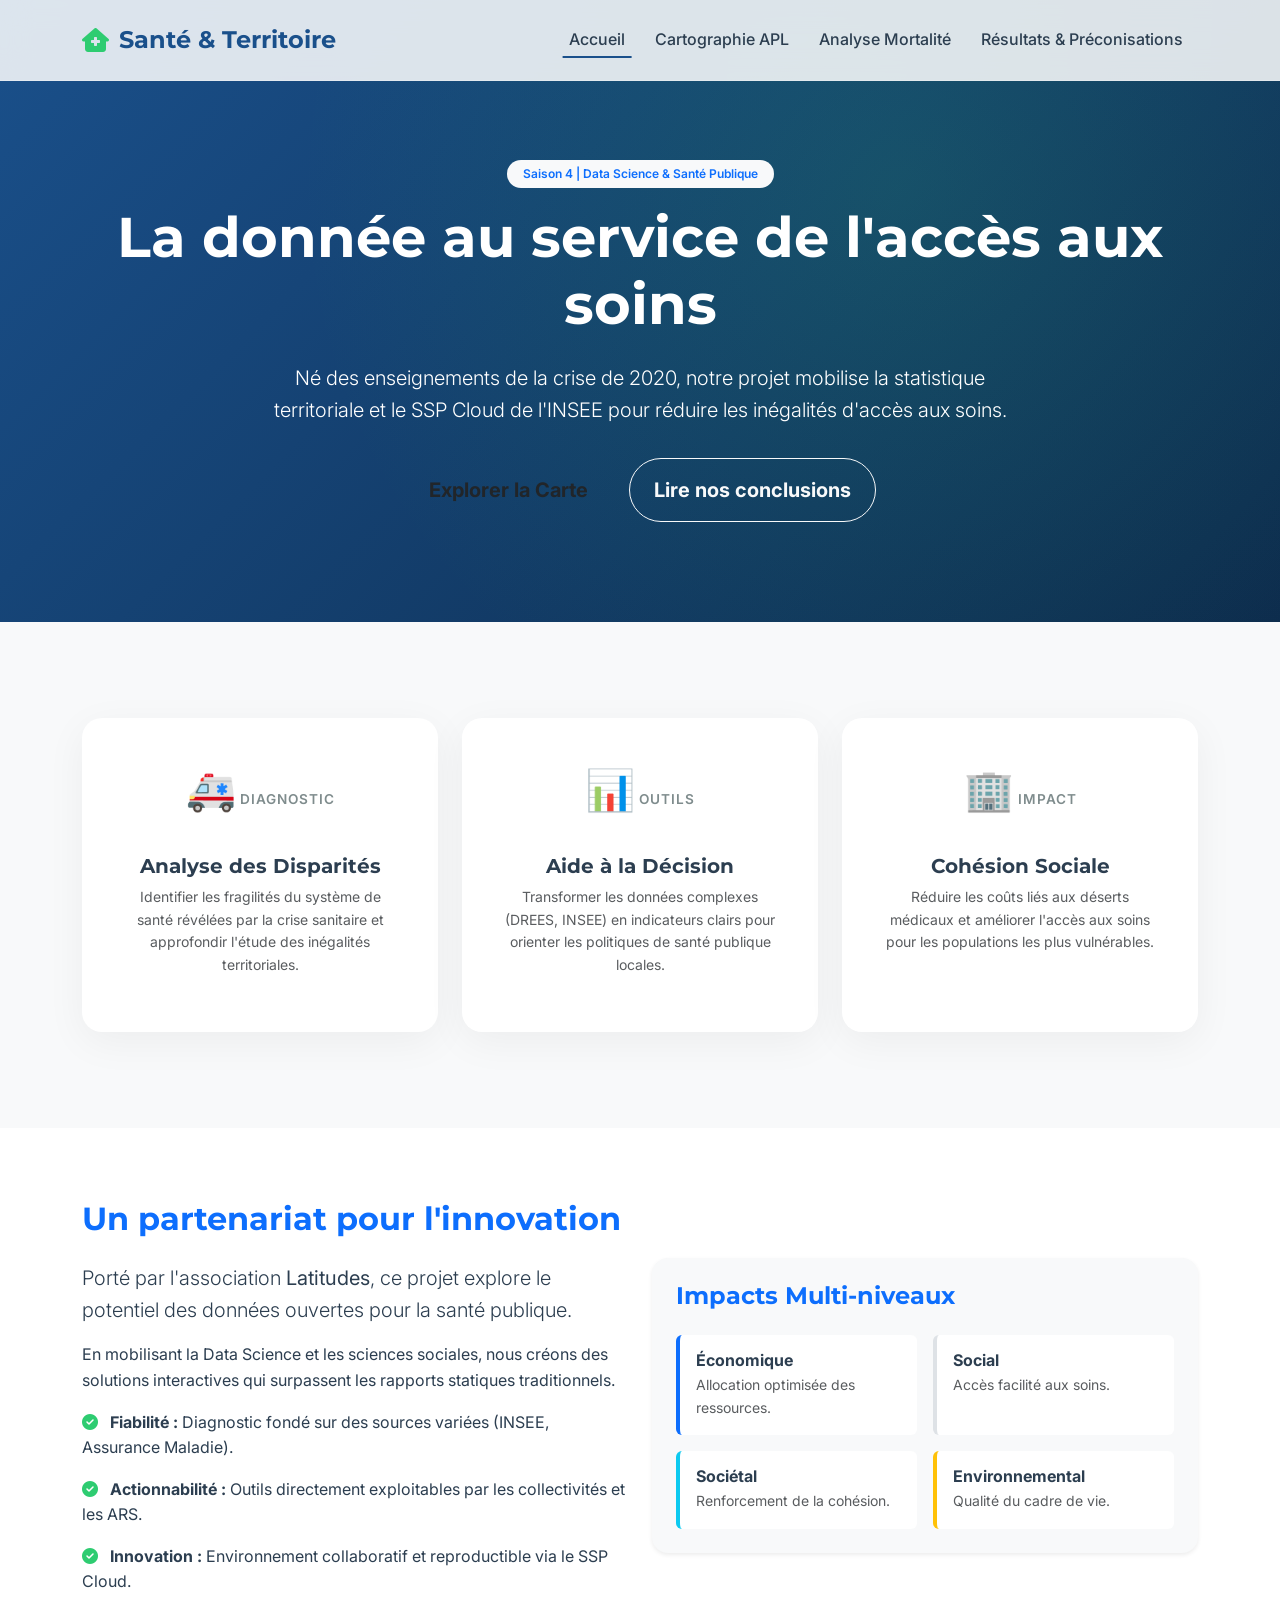
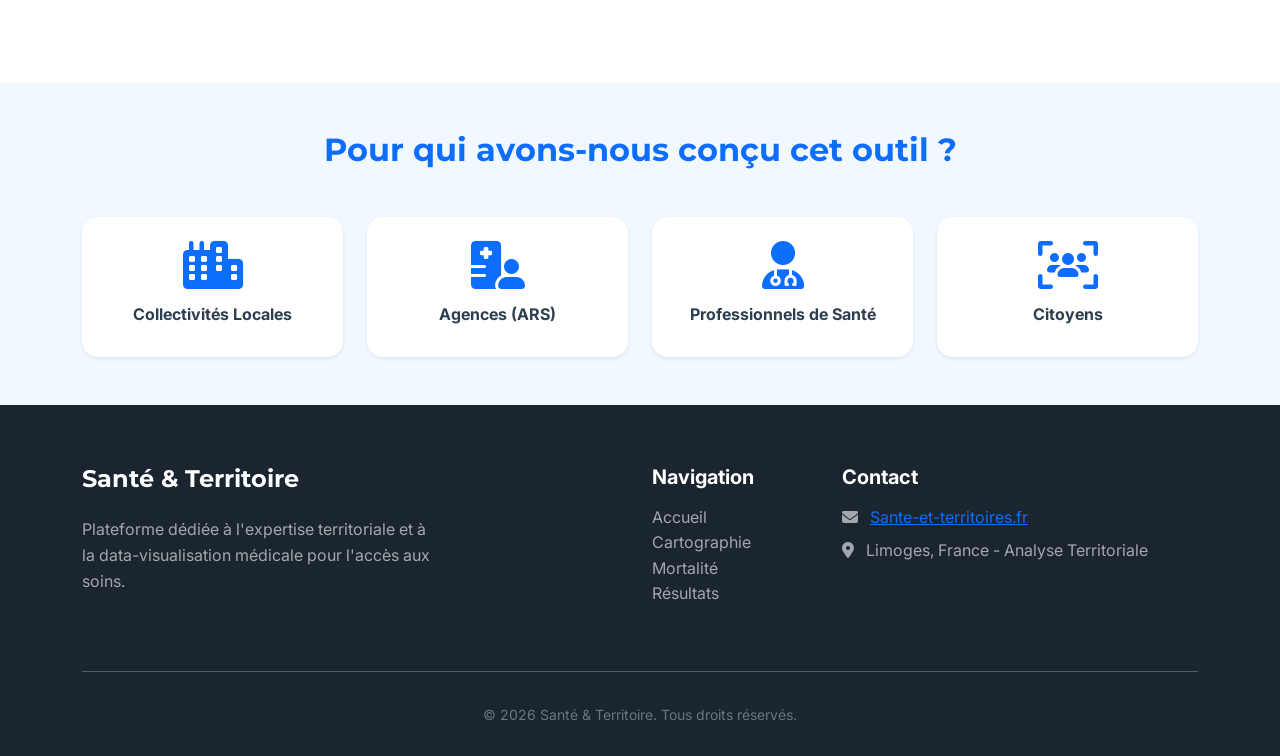
==== index.html @ 081ecf13 "Santé & territoire v1" ====
<!DOCTYPE html>
<html lang="fr">

<head>
    <meta charset="UTF-8">
    <meta name="viewport" content="width=device-width, initial-scale=1.0">
    <title>Santé & Territoire | Plateforme d'expertise territoriale</title>
    <!-- Google Fonts -->
    <link rel="preconnect" href="https://fonts.googleapis.com">
    <link rel="preconnect" href="https://fonts.gstatic.com" crossorigin>
    <link
        href="https://fonts.googleapis.com/css2?family=Inter:wght@300;400;500;600;700&family=Montserrat:wght@700&display=swap"
        rel="stylesheet">
    <!-- Bootstrap 5 CSS -->
    <link href="https://cdn.jsdelivr.net/npm/bootstrap@5.3.0/dist/css/bootstrap.min.css" rel="stylesheet">
    <!-- Font Awesome -->
    <link rel="stylesheet" href="https://cdnjs.cloudflare.com/ajax/libs/font-awesome/6.4.0/css/all.min.css">
    <!-- Animate.css -->
    <link rel="stylesheet" href="https://cdnjs.cloudflare.com/ajax/libs/animate.css/4.1.1/animate.min.css" />
    <!-- Custom CSS -->
    <link rel="stylesheet" href="css/style.css">
</head>

<body>

    <!-- Sticky Navigation -->
    <nav class="navbar navbar-expand-lg navbar-custom fixed-top">
        <div class="container">
            <a class="navbar-brand" href="index.html">
                <i class="fa-solid fa-house-medical text-emerald"></i>
                <span class="fw-bold">Santé & Territoire</span>
            </a>
            <button class="navbar-toggler" type="button" data-bs-toggle="collapse" data-bs-target="#navbarNav">
                <span class="navbar-toggler-icon"></span>
            </button>
            <div class="collapse navbar-collapse" id="navbarNav">
                <ul class="navbar-nav ms-auto">
                    <li class="nav-item">
                        <a class="nav-link active" href="index.html">Accueil</a>
                    </li>
                    <li class="nav-item">
                        <a class="nav-link" href="cartographie.html">Cartographie APL</a>
                    </li>
                    <li class="nav-item">
                        <a class="nav-link" href="analyse-mortalite.html">Analyse Mortalité</a>
                    </li>
                    <li class="nav-item">
                        <a class="nav-link" href="resultats.html">Résultats & Préconisations</a>
                    </li>
                </ul>
            </div>
        </div>
    </nav>

    <!-- Hero Section -->
    <header class="hero-section text-center">
        <div class="container animate__animated animate__fadeIn">
            <span class="badge rounded-pill bg-light text-primary mb-3 px-3 py-2 fw-semibold">Saison 4 | Data Science &
                Santé Publique</span>
            <h1 class="hero-title animate__animated animate__fadeInUp">La donnée au service de l'accès aux soins</h1>
            <p class="hero-subtitle col-lg-8 mx-auto animate__animated animate__fadeInUp animate__delay-1s">
                Né des enseignements de la crise de 2020, notre projet mobilise la statistique territoriale et le SSP
                Cloud de l'INSEE pour réduire les inégalités d'accès aux soins.
            </p>
            <div class="d-flex justify-content-center gap-3 animate__animated animate__fadeInUp animate__delay-2s">
                <a href="cartographie.html" class="btn btn-emerald btn-lg px-4 py-3 rounded-pill fw-bold">Explorer la
                    Carte</a>
                <a href="resultats.html" class="btn btn-outline-light btn-lg px-4 py-3 rounded-pill fw-bold">Lire nos
                    conclusions</a>
            </div>
        </div>
    </header>

    <!-- Project Goals Section -->
    <section class="py-5" id="objectifs">
        <div class="container py-5 mt-n5">
            <div class="row g-4 justify-content-center mt-n5">
                <div class="col-md-4 reveal">
                    <div class="kpi-card text-center">
                        <div class="kpi-icon animate__animated animate__pulse animate__infinite">🚑</div>
                        <span class="kpi-label">Diagnostic</span>
                        <h3 class="h5 mt-3 fw-bold">Analyse des Disparités</h3>
                        <p class="text-muted small">Identifier les fragilités du système de santé révélées par la crise
                            sanitaire et approfondir l'étude des inégalités territoriales.</p>
                    </div>
                </div>
                <div class="col-md-4 reveal">
                    <div class="kpi-card text-center">
                        <div class="kpi-icon animate__animated animate__pulse animate__infinite animate__delay-1s">📊
                        </div>
                        <span class="kpi-label">Outils</span>
                        <h3 class="h5 mt-3 fw-bold">Aide à la Décision</h3>
                        <p class="text-muted small">Transformer les données complexes (DREES, INSEE) en indicateurs
                            clairs pour orienter les politiques de santé publique locales.</p>
                    </div>
                </div>
                <div class="col-md-4 reveal">
                    <div class="kpi-card text-center">
                        <div class="kpi-icon animate__animated animate__pulse animate__infinite animate__delay-2s">🏢
                        </div>
                        <span class="kpi-label">Impact</span>
                        <h3 class="h5 mt-3 fw-bold">Cohésion Sociale</h3>
                        <p class="text-muted small">Réduire les coûts liés aux déserts médicaux et améliorer l'accès aux
                            soins pour les populations les plus vulnérables.</p>
                    </div>
                </div>
            </div>
        </div>
    </section>

    <!-- Context & Partners Section -->
    <section class="py-5 bg-white">
        <div class="container py-4">
            <div class="row align-items-center">
                <div class="col-lg-6 reveal">
                    <h2 class="mb-4 text-primary">Un partenariat pour l'innovation</h2>
                    <p class="lead">Porté par l'association <strong>Latitudes</strong>, ce projet explore le potentiel
                        des données ouvertes pour la santé publique.</p>
                    <p>En mobilisant la Data Science et les sciences sociales, nous créons des solutions interactives
                        qui surpassent les rapports statiques traditionnels.</p>
                    <ul class="list-unstyled">
                        <li class="mb-3"><i class="fa-solid fa-check-circle text-emerald me-2"></i> <strong>Fiabilité
                                :</strong> Diagnostic fondé sur des sources variées (INSEE, Assurance Maladie).</li>
                        <li class="mb-3"><i class="fa-solid fa-check-circle text-emerald me-2"></i>
                            <strong>Actionnabilité :</strong> Outils directement exploitables par les collectivités et
                            les ARS.
                        </li>
                        <li class="mb-3"><i class="fa-solid fa-check-circle text-emerald me-2"></i> <strong>Innovation
                                :</strong> Environnement collaboratif et reproductible via le SSP Cloud.</li>
                    </ul>
                </div>
                <div class="col-lg-6 reveal">
                    <div class="p-4 rounded-4 bg-light shadow-sm">
                        <h4 class="text-primary mb-4 fw-bold">Impacts Multi-niveaux</h4>
                        <div class="row g-3">
                            <div class="col-6">
                                <div class="p-3 bg-white rounded border-start border-4 border-primary h-100">
                                    <h6 class="fw-bold mb-1">Économique</h6>
                                    <p class="small text-muted mb-0">Allocation optimisée des ressources.</p>
                                </div>
                            </div>
                            <div class="col-6">
                                <div class="p-3 bg-white rounded border-start border-4 border-emerald h-100">
                                    <h6 class="fw-bold mb-1">Social</h6>
                                    <p class="small text-muted mb-0">Accès facilité aux soins.</p>
                                </div>
                            </div>
                            <div class="col-6">
                                <div class="p-3 bg-white rounded border-start border-4 border-info h-100">
                                    <h6 class="fw-bold mb-1">Sociétal</h6>
                                    <p class="small text-muted mb-0">Renforcement de la cohésion.</p>
                                </div>
                            </div>
                            <div class="col-6">
                                <div class="p-3 bg-white rounded border-start border-4 border-warning h-100">
                                    <h6 class="fw-bold mb-1">Environnemental</h6>
                                    <p class="small text-muted mb-0">Qualité du cadre de vie.</p>
                                </div>
                            </div>
                        </div>
                    </div>
                </div>
            </div>
        </div>
    </section>

    <!-- Audience Section -->
    <section class="py-5" style="background-color: #f1f8ff;">
        <div class="container text-center reveal">
            <h2 class="text-primary mb-5">Pour qui avons-nous conçu cet outil ?</h2>
            <div class="row g-4">
                <div class="col-md-3">
                    <div class="p-4 bg-white rounded-4 shadow-sm h-100">
                        <i class="fa-solid fa-city fa-3x text-primary mb-3"></i>
                        <h6 class="fw-bold">Collectivités Locales</h6>
                    </div>
                </div>
                <div class="col-md-3">
                    <div class="p-4 bg-white rounded-4 shadow-sm h-100">
                        <i class="fa-solid fa-hospital-user fa-3x text-primary mb-3"></i>
                        <h6 class="fw-bold">Agences (ARS)</h6>
                    </div>
                </div>
                <div class="col-md-3">
                    <div class="p-4 bg-white rounded-4 shadow-sm h-100">
                        <i class="fa-solid fa-user-doctor fa-3x text-primary mb-3"></i>
                        <h6 class="fw-bold">Professionnels de Santé</h6>
                    </div>
                </div>
                <div class="col-md-3">
                    <div class="p-4 bg-white rounded-4 shadow-sm h-100">
                        <i class="fa-solid fa-users-viewfinder fa-3x text-primary mb-3"></i>
                        <h6 class="fw-bold">Citoyens</h6>
                    </div>
                </div>
            </div>
        </div>
    </section>

    <!-- Footer -->
    <footer class="footer">
        <div class="container">
            <div class="row">
                <div class="col-lg-4 mb-4 mb-lg-0">
                    <h4 class="fw-bold text-white mb-4">Santé & Territoire</h4>
                    <p class="footer-link">Plateforme dédiée à l'expertise territoriale et à la data-visualisation
                        médicale pour l'accès aux soins.</p>
                </div>
                <div class="col-lg-2 offset-lg-2 col-6 mb-4 mb-lg-0">
                    <h5 class="fw-bold text-white mb-3">Navigation</h5>
                    <ul class="list-unstyled">
                        <li><a href="index.html" class="footer-link">Accueil</a></li>
                        <li><a href="cartographie.html" class="footer-link">Cartographie</a></li>
                        <li><a href="analyse-mortalite.html" class="footer-link">Mortalité</a></li>
                        <li><a href="resultats.html" class="footer-link">Résultats</a></li>
                    </ul>
                </div>
                <div class="col-lg-4 col-6">
                    <h5 class="fw-bold text-white mb-3">Contact</h5>
                    <p class="footer-link mb-2"><i class="fa-solid fa-envelope me-2"></i> <a
                            href="https://defis.data.gouv.fr/defis/sante-et-territoires">Sante-et-territoires.fr</a>
                    </p>
                    <p class="footer-link"><i class="fa-solid fa-location-dot me-2"></i> Limoges, France - Analyse
                        Territoriale</p>
                </div>
            </div>
            <hr class="mt-5 bg-secondary opacity-25">
            <div class="text-center text-secondary small pt-3">
                &copy; 2026 Santé & Territoire. Tous droits réservés.
            </div>
        </div>
    </footer>

    <!-- Bootstrap Bundle with Popper JS -->
    <script src="https://cdn.jsdelivr.net/npm/bootstrap@5.3.0/dist/js/bootstrap.bundle.min.js"></script>
    <!-- Custom JS -->
    <script src="js/main.js"></script>
</body>

</html>
---- css/style.css ----
/* Import Google Fonts - Inter & Montserrat */
@import url('https://fonts.googleapis.com/css2?family=Inter:wght@300;400;500;600;700&family=Montserrat:wght@700&display=swap');

:root {
    /* Color Palette */
    --primary-blue: #1a508b;       /* Deep Medical Blue */
    --secondary-blue: #e1f5fe;     /* Light Blue / Cyan */
    --accent-emerald: #2ecc71;     /* Health / Validation */
    --accent-coral: #e74c3c;       /* Alerts / Deserts */
    --text-dark: #2c3e50;
    --text-light: #ecf0f1;
    --background-gray: #f8f9fa;
    --glass-background: rgba(255, 255, 255, 0.85);
    
    /* Typography */
    --font-primary: 'Inter', sans-serif;
    --font-heading: 'Montserrat', sans-serif;
    
    /* Transitions */
    --transition-smooth: all 0.3s ease;
}

body {
    font-family: var(--font-primary);
    background-color: var(--background-gray);
    color: var(--text-dark);
    line-height: 1.6;
    overflow-x: hidden;
}

h1, h2, h3, h4, .navbar-brand {
    font-family: var(--font-heading);
    font-weight: 700;
}

/* Glassmorphism Navbar */
.navbar-custom {
    background: var(--glass-background);
    backdrop-filter: blur(15px);
    -webkit-backdrop-filter: blur(15px);
    border-bottom: 1px solid rgba(255, 255, 255, 0.2);
    transition: var(--transition-smooth);
    padding: 1rem 0;
}

.navbar-custom.scrolled {
    padding: 0.5rem 0;
    box-shadow: 0 4px 30px rgba(0, 0, 0, 0.1);
}

.navbar-brand {
    color: var(--primary-blue) !important;
    font-size: 1.5rem;
    display: flex;
    align-items: center;
    gap: 10px;
}

.nav-link {
    color: var(--text-dark) !important;
    font-weight: 500;
    position: relative;
    padding: 5px 15px !important;
}

.nav-link::after {
    content: '';
    position: absolute;
    bottom: 0;
    left: 50%;
    width: 0;
    height: 2px;
    background: var(--primary-blue);
    transition: var(--transition-smooth);
    transform: translateX(-50%);
}

.nav-link:hover::after, .nav-link.active::after {
    width: 80%;
}

/* Hero Section */
.hero-section {
    background: linear-gradient(135deg, var(--primary-blue) 0%, #0d2c4d 100%);
    color: white;
    padding: 160px 0 100px;
    position: relative;
    overflow: hidden;
}

.hero-section::before {
    content: '';
    position: absolute;
    top: 0;
    left: 0;
    right: 0;
    bottom: 0;
    background: radial-gradient(circle at 70% 30%, rgba(46, 204, 113, 0.15) 0%, transparent 60%);
}

.hero-title {
    font-size: 3.5rem;
    line-height: 1.2;
    margin-bottom: 1.5rem;
}

.hero-subtitle {
    font-size: 1.25rem;
    opacity: 0.9;
    margin-bottom: 2rem;
    font-weight: 300;
}

/* Animated KPI Cards */
.kpi-card {
    background: white;
    border-radius: 20px;
    padding: 2.5rem;
    border: none;
    box-shadow: 0 10px 40px rgba(0,0,0,0.05);
    transition: var(--transition-smooth);
    height: 100%;
    position: relative;
    overflow: hidden;
}

.kpi-card:hover {
    transform: translateY(-10px);
    box-shadow: 0 15px 50px rgba(0,0,0,0.1);
}

.kpi-icon {
    font-size: 2.5rem;
    margin-bottom: 1rem;
    display: inline-block;
}

.kpi-number {
    font-size: 3rem;
    font-weight: 700;
    color: var(--primary-blue);
    margin-bottom: 0.5rem;
    display: block;
}

.kpi-label {
    font-weight: 600;
    text-transform: uppercase;
    font-size: 0.85rem;
    color: #7f8c8d;
    letter-spacing: 1px;
}

/* Dashboard Iframe */
.dashboard-container {
    background: white;
    border-radius: 20px;
    padding: 1rem;
    box-shadow: 0 20px 60px rgba(0,0,0,0.12);
    margin-top: -50px;
    position: relative;
    z-index: 10;
}

iframe {
    width: 100%;
    height: 80vh;
    border-radius: 12px;
    border: none;
}

/* Loader / Spinner */
.loader-wrapper {
    position: absolute;
    top: 50%;
    left: 50%;
    transform: translate(-50%, -50%);
    text-align: center;
    z-index: 5;
}

.spinner-medical {
    width: 60px;
    height: 60px;
    border: 5px solid rgba(26, 80, 139, 0.1);
    border-top: 5px solid var(--primary-blue);
    border-radius: 50%;
    animation: spin 1s linear infinite;
}

@keyframes spin {
    0% { transform: rotate(0deg); }
    100% { transform: rotate(360deg); }
}

/* Footer */
footer {
    background: #1a252f;
    color: white;
    padding: 60px 0 30px;
}

.footer-link {
    color: rgba(255,255,255,0.6);
    text-decoration: none;
    transition: var(--transition-smooth);
}

.footer-link:hover {
    color: white;
}

/* Utils */
.text-emerald { color: var(--accent-emerald); }
.text-coral { color: var(--accent-coral); }
.bg-deep-blue { background: var(--primary-blue); }

/* Animation Classes */
.reveal {
    opacity: 0;
    transform: translateY(30px);
    transition: all 0.8s ease-out;
}

.reveal.active {
    opacity: 1;
    transform: translateY(0);
}

@media (max-width: 991px) {
    .hero-title { font-size: 2.5rem; }
}
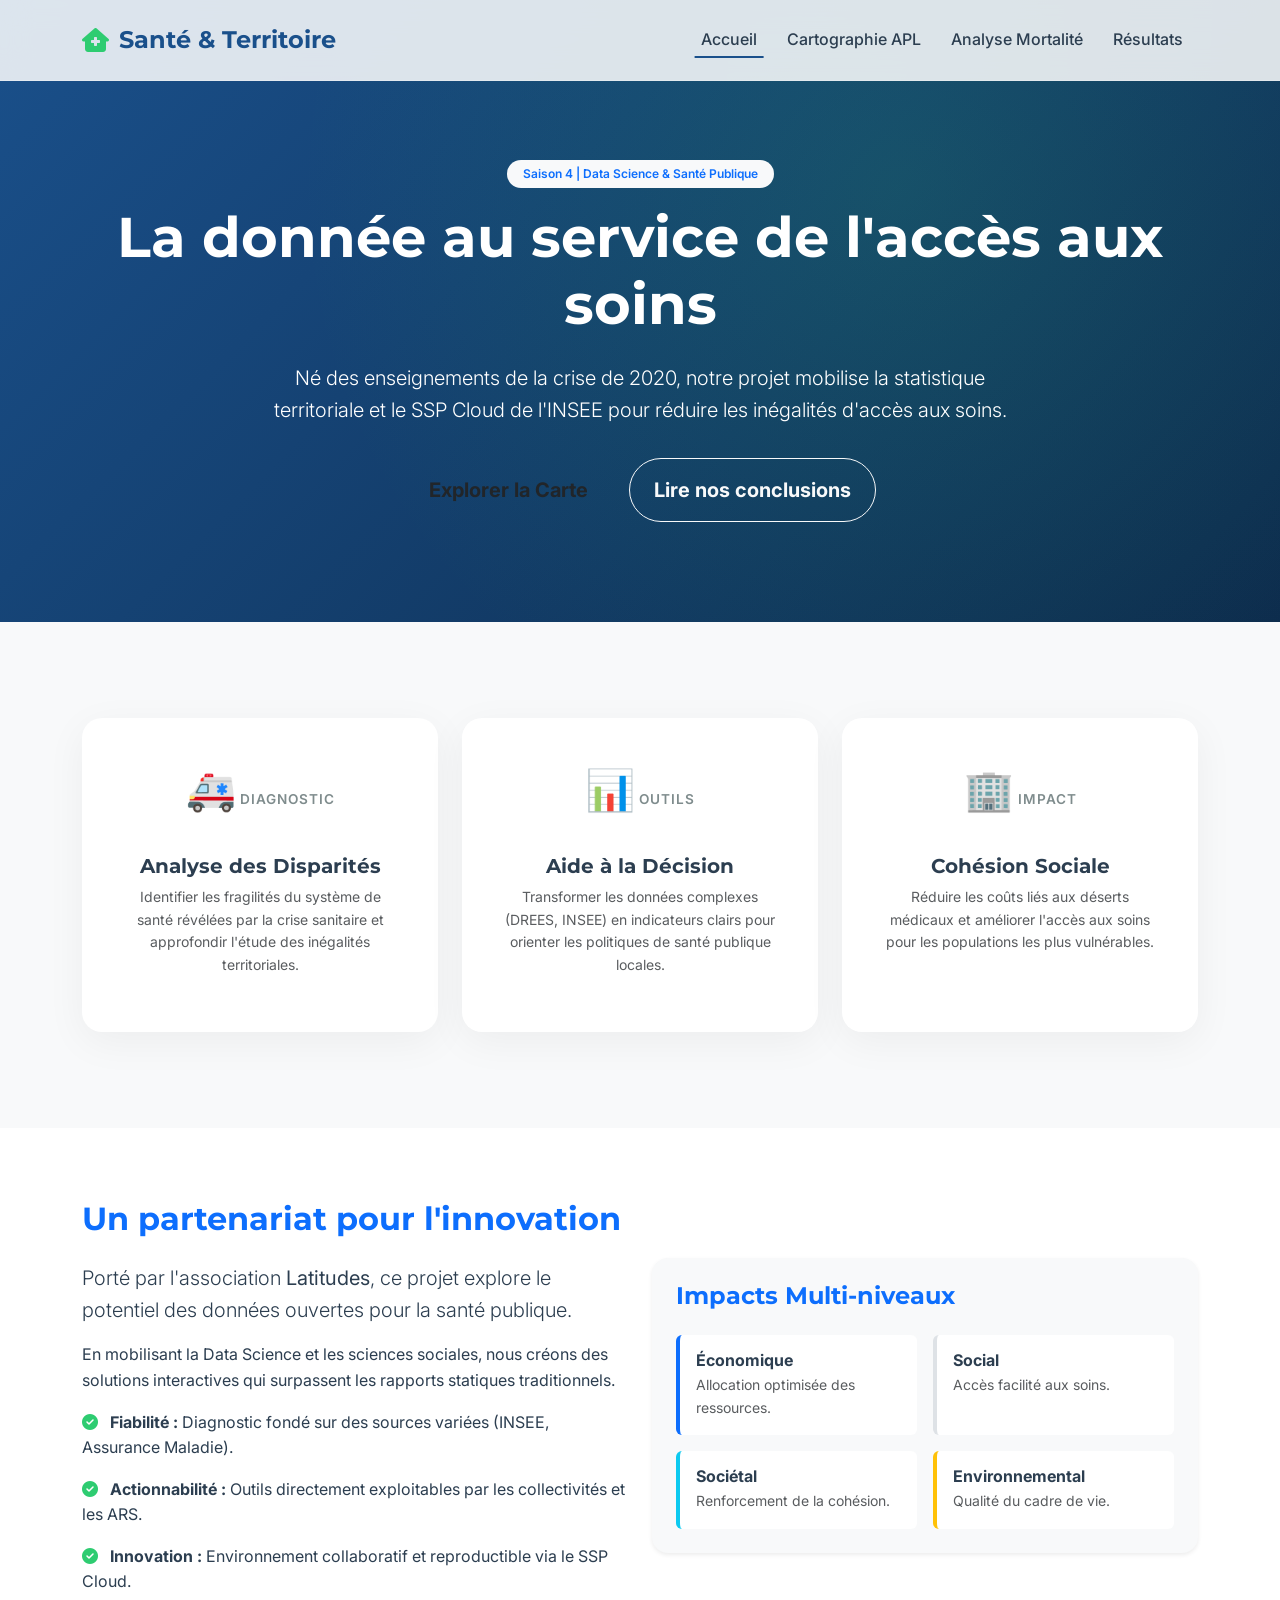
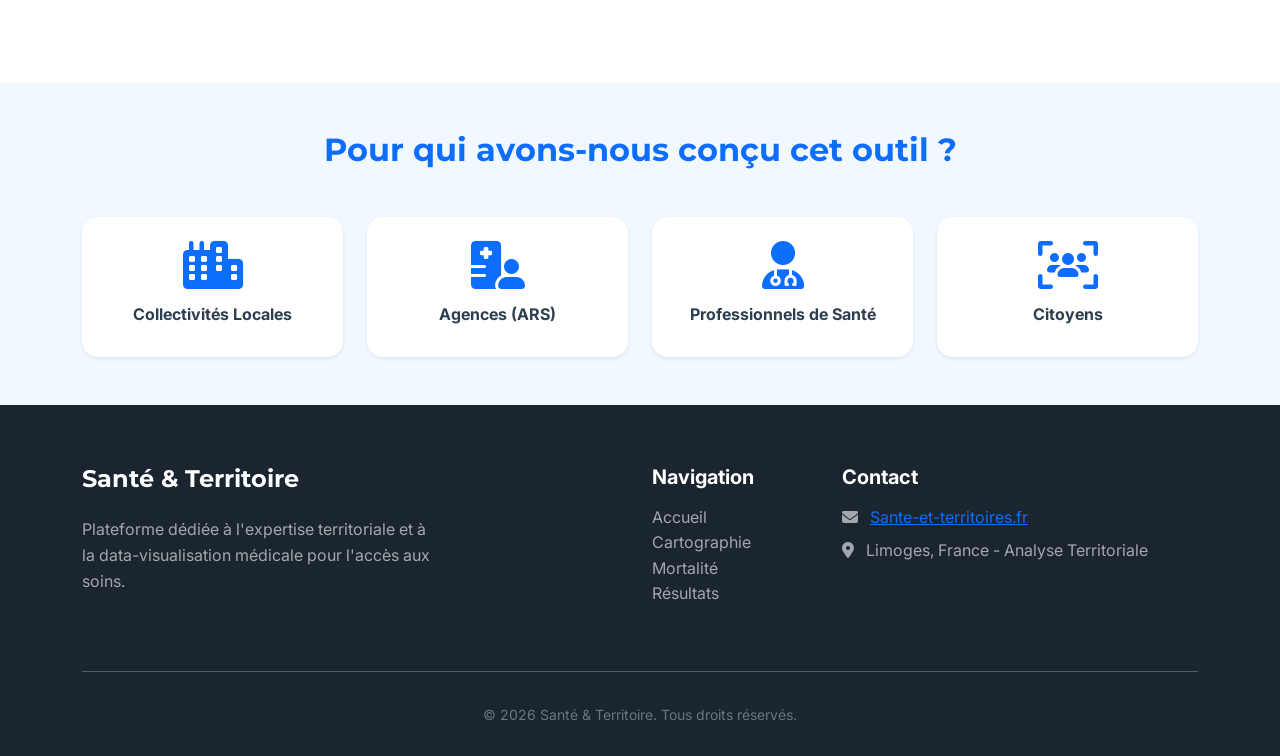
==== commit a8c90d8f: "some updates" ====
--- a/index.html
+++ b/index.html
@@ -45,7 +45,7 @@
                         <a class="nav-link" href="analyse-mortalite.html">Analyse Mortalité</a>
                     </li>
                     <li class="nav-item">
-                        <a class="nav-link" href="resultats.html">Résultats & Préconisations</a>
+                        <a class="nav-link" href="resultats.html">Résultats</a>
                     </li>
                 </ul>
             </div>
--- a/css/style.css
+++ b/css/style.css
@@ -3,19 +3,23 @@
 
 :root {
     /* Color Palette */
-    --primary-blue: #1a508b;       /* Deep Medical Blue */
-    --secondary-blue: #e1f5fe;     /* Light Blue / Cyan */
-    --accent-emerald: #2ecc71;     /* Health / Validation */
-    --accent-coral: #e74c3c;       /* Alerts / Deserts */
+    --primary-blue: #1a508b;
+    /* Deep Medical Blue */
+    --secondary-blue: #e1f5fe;
+    /* Light Blue / Cyan */
+    --accent-emerald: #2ecc71;
+    /* Health / Validation */
+    --accent-coral: #e74c3c;
+    /* Alerts / Deserts */
     --text-dark: #2c3e50;
     --text-light: #ecf0f1;
     --background-gray: #f8f9fa;
     --glass-background: rgba(255, 255, 255, 0.85);
-    
+
     /* Typography */
     --font-primary: 'Inter', sans-serif;
     --font-heading: 'Montserrat', sans-serif;
-    
+
     /* Transitions */
     --transition-smooth: all 0.3s ease;
 }
@@ -28,7 +32,11 @@
     overflow-x: hidden;
 }
 
-h1, h2, h3, h4, .navbar-brand {
+h1,
+h2,
+h3,
+h4,
+.navbar-brand {
     font-family: var(--font-heading);
     font-weight: 700;
 }
@@ -75,7 +83,8 @@
     transform: translateX(-50%);
 }
 
-.nav-link:hover::after, .nav-link.active::after {
+.nav-link:hover::after,
+.nav-link.active::after {
     width: 80%;
 }
 
@@ -117,7 +126,7 @@
     border-radius: 20px;
     padding: 2.5rem;
     border: none;
-    box-shadow: 0 10px 40px rgba(0,0,0,0.05);
+    box-shadow: 0 10px 40px rgba(0, 0, 0, 0.05);
     transition: var(--transition-smooth);
     height: 100%;
     position: relative;
@@ -126,7 +135,7 @@
 
 .kpi-card:hover {
     transform: translateY(-10px);
-    box-shadow: 0 15px 50px rgba(0,0,0,0.1);
+    box-shadow: 0 15px 50px rgba(0, 0, 0, 0.1);
 }
 
 .kpi-icon {
@@ -156,7 +165,7 @@
     background: white;
     border-radius: 20px;
     padding: 1rem;
-    box-shadow: 0 20px 60px rgba(0,0,0,0.12);
+    box-shadow: 0 20px 60px rgba(0, 0, 0, 0.12);
     margin-top: -50px;
     position: relative;
     z-index: 10;
@@ -189,8 +198,13 @@
 }
 
 @keyframes spin {
-    0% { transform: rotate(0deg); }
-    100% { transform: rotate(360deg); }
+    0% {
+        transform: rotate(0deg);
+    }
+
+    100% {
+        transform: rotate(360deg);
+    }
 }
 
 /* Footer */
@@ -201,7 +215,7 @@
 }
 
 .footer-link {
-    color: rgba(255,255,255,0.6);
+    color: rgba(255, 255, 255, 0.6);
     text-decoration: none;
     transition: var(--transition-smooth);
 }
@@ -211,9 +225,17 @@
 }
 
 /* Utils */
-.text-emerald { color: var(--accent-emerald); }
-.text-coral { color: var(--accent-coral); }
-.bg-deep-blue { background: var(--primary-blue); }
+.text-emerald {
+    color: var(--accent-emerald);
+}
+
+.text-coral {
+    color: var(--accent-coral);
+}
+
+.bg-deep-blue {
+    background: var(--primary-blue);
+}
 
 /* Animation Classes */
 .reveal {
@@ -227,6 +249,38 @@
     transform: translateY(0);
 }
 
+/* Custom Utility Classes */
+.x-small {
+    font-size: 0.75rem;
+}
+
+.btn-xs {
+    padding: 0.1rem 0.25rem;
+    font-size: 0.7rem;
+}
+
+/* Custom Flush Accordion for Sidebars */
+.custom-accordion .accordion-item {
+    background: #f8f9fa;
+    border-radius: 8px !important;
+}
+
+.custom-accordion .accordion-button {
+    background: transparent;
+    box-shadow: none !important;
+}
+
+.custom-accordion .accordion-button:not(.collapsed) {
+    background: rgba(46, 204, 113, 0.1);
+    color: var(--primary-blue);
+}
+
+.custom-accordion .accordion-button::after {
+    background-size: 0.8rem;
+}
+
 @media (max-width: 991px) {
-    .hero-title { font-size: 2.5rem; }
-}
+    .hero-title {
+        font-size: 2.5rem;
+    }
+}
